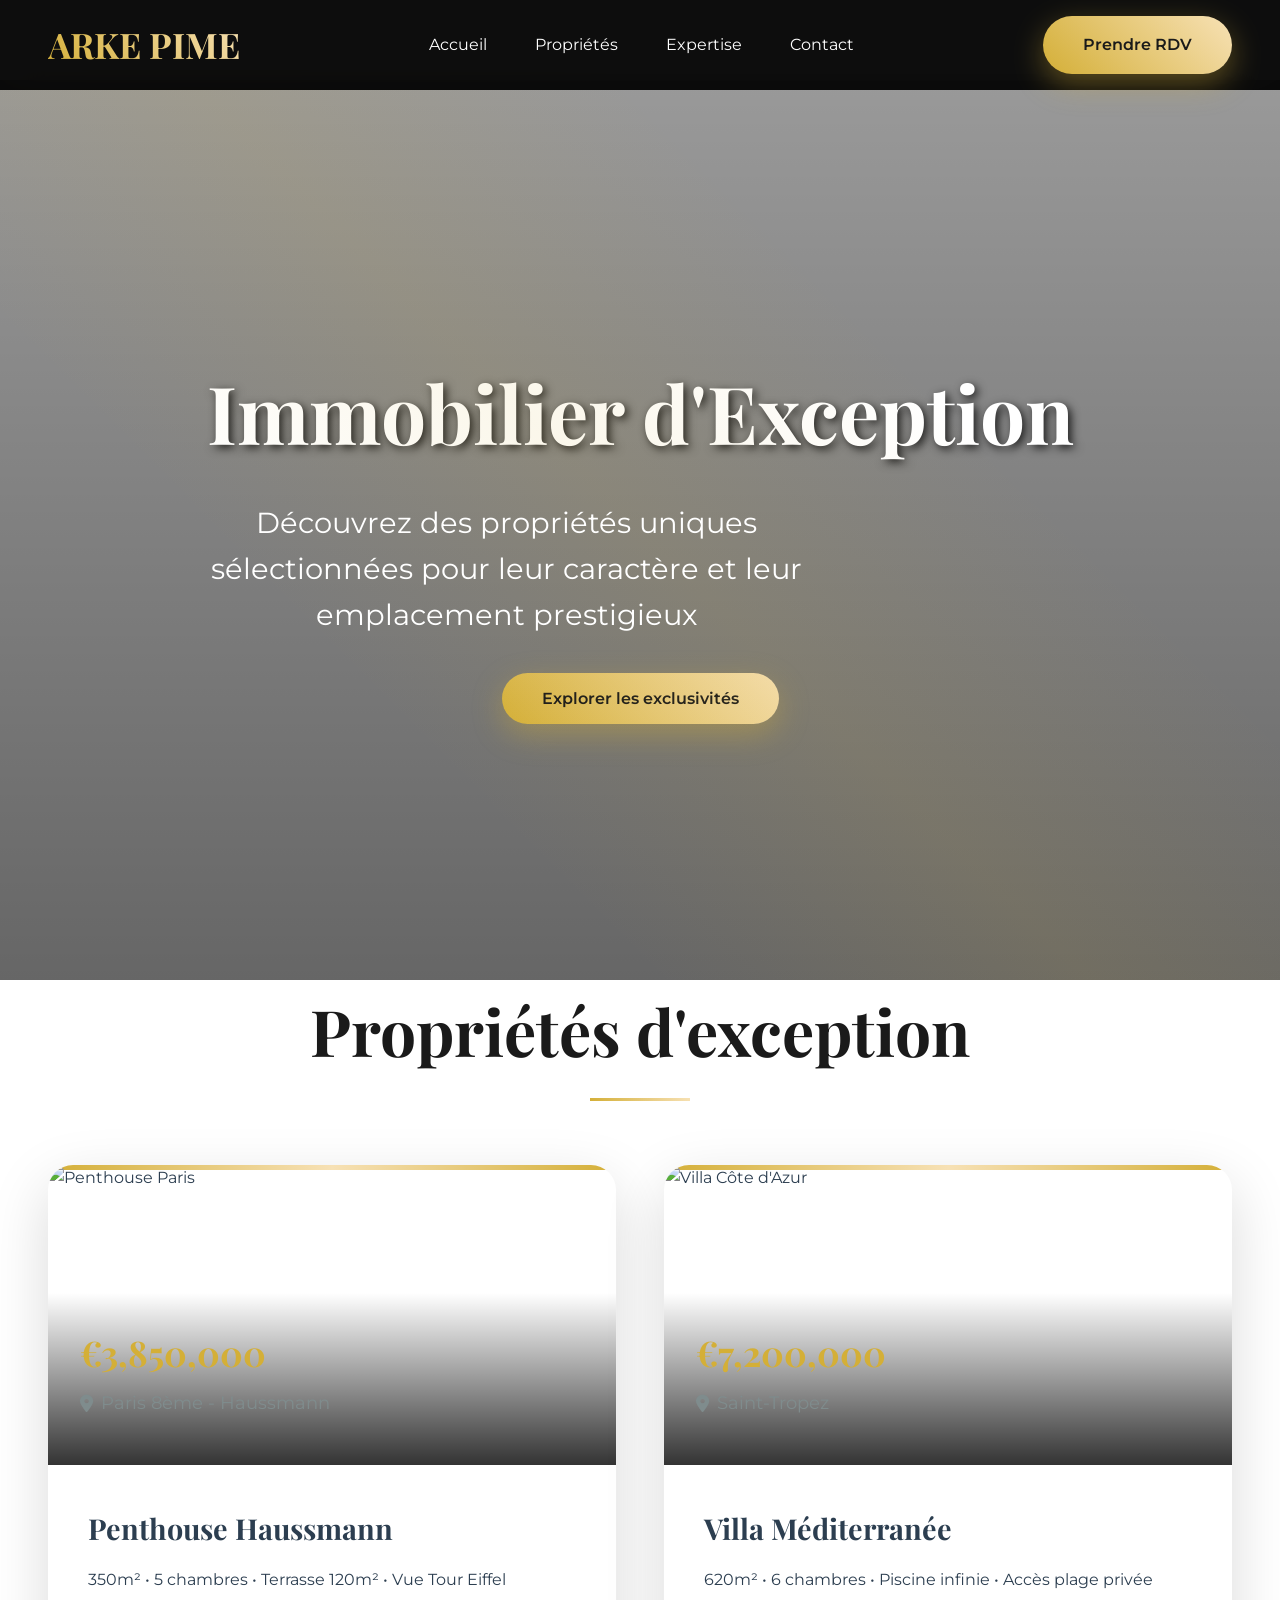
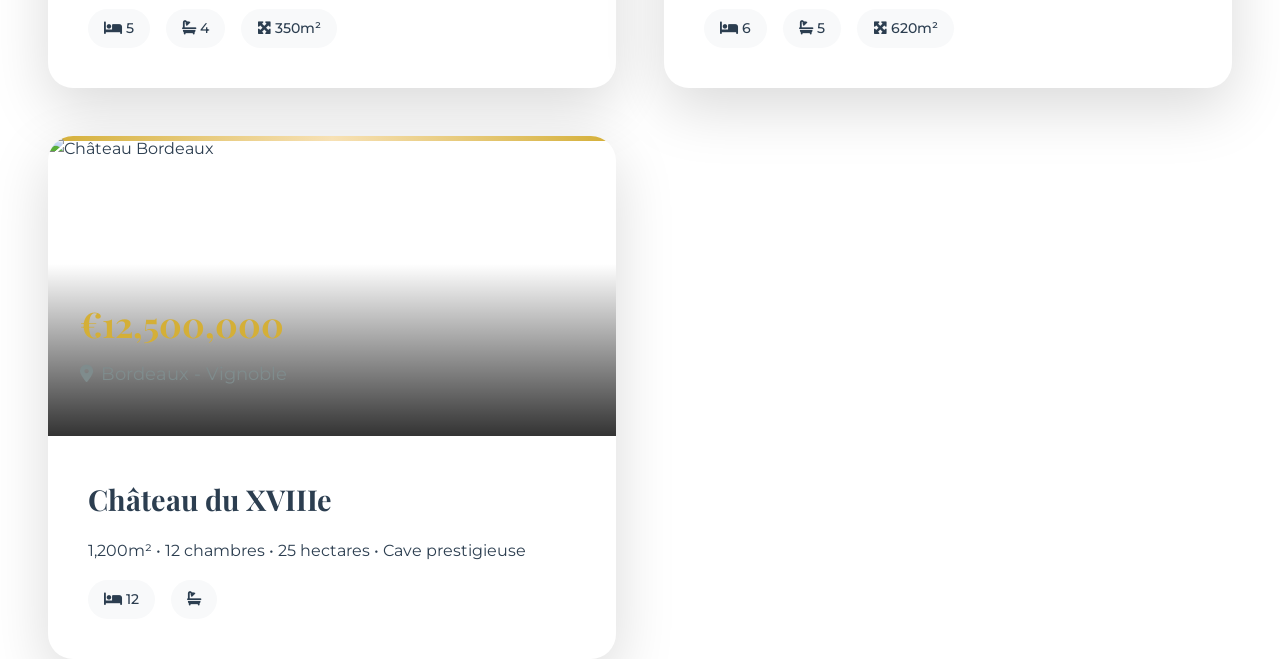
==== index.html @ ac7124ca "Create index.html" ====
<!DOCTYPE html>
<html lang="en">
<head>
    <meta charset="UTF-8">
    <meta name="viewport" content="width=device-width, initial-scale=1.0">
    <title>ARKE PIME - Immobilier d'Exception</title>
    <link href="https://cdnjs.cloudflare.com/ajax/libs/font-awesome/6.4.0/css/all.min.css" rel="stylesheet">
    <link href="https://fonts.googleapis.com/css2?family=Playfair+Display:wght@400;700&family=Montserrat:wght@300;400;600&display=swap" rel="stylesheet">
    <style>
        * {
            margin: 0;
            padding: 0;
            box-sizing: border-box;
        }

        body {
            font-family: 'Montserrat', sans-serif;
            line-height: 1.6;
            color: #2c3e50;
            overflow-x: hidden;
        }

        /* Luxury Header */
        header {
            background: rgba(0,0,0,0.95);
            backdrop-filter: blur(20px);
            color: white;
            padding: 1rem 0;
            position: fixed;
            width: 100%;
            top: 0;
            z-index: 1000;
            transition: all 0.3s ease;
        }

        nav {
            max-width: 1400px;
            margin: 0 auto;
            display: flex;
            justify-content: space-between;
            align-items: center;
            padding: 0 3rem;
        } 

        .logo {
            font-family: 'Playfair Display', serif;
            font-size: 2.2rem;
            font-weight: 700;
            background: linear-gradient(45deg, #d4af37, #f7e1b5);
            -webkit-background-clip: text;
            -webkit-text-fill-color: transparent;
            background-clip: text;
        }

        .nav-links {
            display: flex;
            list-style: none;
            gap: 3rem;
        }

        .nav-links a {
            color: white;
            text-decoration: none;
            font-weight: 400;
            position: relative;
            transition: all 0.3s ease;
        }

        .nav-links a::after {
            content: '';
            position: absolute;
            width: 0;
            height: 2px;
            bottom: -5px;
            left: 0;
            background: linear-gradient(45deg, #d4af37, #f7e1b5);
            transition: width 0.3s ease;
        }

        .nav-links a:hover::after {
            width: 100%;
        }

        .cta-btn {
            background: linear-gradient(45deg, #d4af37, #f7e1b5);
            color: #1a1a1a;
            padding: 1rem 2.5rem;
            border-radius: 50px;
            text-decoration: none;
            font-weight: 600;
            font-size: 1rem;
            transition: all 0.3s ease;
            box-shadow: 0 10px 30px rgba(212, 175, 55, 0.4);
        }

        .cta-btn:hover {
            transform: translateY(-3px);
            box-shadow: 0 20px 40px rgba(212, 175, 55, 0.6);
        }

        /* Hero Section */
        .hero {
            height: 100vh;
            background: linear-gradient(rgba(0,0,0,0.4), rgba(0,0,0,0.6)), 
                        url('https://images.unsplash.com/photo-1564013799919-ab600027ffc6?ixlib=rb-4.0.3&auto=format&fit=crop&w=2070&q=80');
            background-size: cover;
            background-position: center;
            display: flex;
            align-items: center;
            justify-content: center;
            text-align: center;
            color: white;
            margin-top: 80px;
            position: relative;
        }

        .hero::before {
            content: '';
            position: absolute;
            top: 0;
            left: 0;
            right: 0;
            bottom: 0;
            background: linear-gradient(45deg, transparent 30%, rgba(212,175,55,0.1) 50%, transparent 70%);
            animation: shimmer 6s infinite;
        }

        @keyframes shimmer {
            0% { transform: translateX(-100%); }
            100% { transform: translateX(100%); }
        }

        .hero-content h1 {
            font-family: 'Playfair Display', serif;
            font-size: 5rem;
            margin-bottom: 1.5rem;
            text-shadow: 3px 3px 10px rgba(0,0,0,0.8);
            animation: fadeInUp 1s ease;
        }

        .hero-content p {
            font-size: 1.8rem;
            margin-bottom: 3rem;
            max-width: 600px;
            animation: fadeInUp 1s ease 0.2s both;
        }

        @keyframes fadeInUp {
            from {
                opacity: 0;
                transform: translateY(50px);
            }
            to {
                opacity: 1;
                transform: translateY(0);
            }
        }

        /* Container */
        .container {
            max-width: 1400px;
            margin: 0 auto;
            padding: 0 3rem;
        }

        section {
            padding: 8rem 0;
        }

        h2 {
            font-family: 'Playfair Display', serif;
            font-size: 4rem;
            text-align: center;
            margin-bottom: 4rem;
            color: #1a1a1a;
            position: relative;
        }

        h2::after {
            content: '';
            display: block;
            width: 100px;
            height: 3px;
            background: linear-gradient(45deg, #d4af37, #f7e1b5);
            margin: 1rem auto;
        }

        /* Luxury Properties */
        .properties-grid {
            display: grid;
            grid-template-columns: repeat(auto-fit, minmax(400px, 1fr));
            gap: 3rem;
            margin-top: 4rem;
        }

        .property-card {
            background: white;
            border-radius: 25px;
            overflow: hidden;
            box-shadow: 0 20px 60px rgba(0,0,0,0.15);
            transition: all 0.5s cubic-bezier(0.25, 0.46, 0.45, 0.94);
            position: relative;
        }

        .property-card::before {
            content: '';
            position: absolute;
            top: 0;
            left: 0;
            right: 0;
            height: 5px;
            background: linear-gradient(90deg, #d4af37, #f7e1b5, #d4af37);
        }

        .property-card:hover {
            transform: translateY(-20px) scale(1.02);
            box-shadow: 0 40px 100px rgba(0,0,0,0.25);
        }

        .property-image {
            height: 300px;
            position: relative;
            overflow: hidden;
        }

        .property-image img {
            width: 100%;
            height: 100%;
            object-fit: cover;
            transition: transform 0.5s ease;
        }

        .property-card:hover .property-image img {
            transform: scale(1.1);
        }

        .property-overlay {
            position: absolute;
            bottom: 0;
            left: 0;
            right: 0;
            background: linear-gradient(transparent, rgba(0,0,0,0.8));
            color: white;
            padding: 2rem;
        }

        .property-info {
            padding: 2.5rem;
        }

        .property-price {
            font-family: 'Playfair Display', serif;
            font-size: 2.2rem;
            font-weight: 700;
            color: #d4af37;
            margin-bottom: 0.5rem;
        }

        .property-location {
            color: #7f8c8d;
            font-size: 1.1rem;
            margin-bottom: 1rem;
            display: flex;
            align-items: center;
            gap: 0.5rem;
        }

        .property-features {
            display: flex;
            gap: 1rem;
            margin-top: 1rem;
            flex-wrap: wrap;
        }

        .feature {
            background: #f8f9fa;
            padding: 0.5rem 1rem;
            border-radius: 20px;
            font-size: 0.9rem;
            font-weight: 500;
        }

        /* Stats */
        .stats {
            background: linear-gradient(135deg, #f8f9fa 0%, #e9ecef 100%);
            text-align: center;
            position: relative;
            overflow: hidden;
        }

        .stats::before {
            content: '';
            position: absolute;
            top: -50%;
            right: -50%;
            width: 100%;
            height: 100%;
            background: radial-gradient(circle, rgba(212,175,55,0.05) 0%, transparent 70%);
            animation: float 20s infinite linear;
        }

        @keyframes float {
            0% { transform: rotate(0deg); }
            100% { transform: rotate(360deg); }
        }

        .stats-grid {
            display: grid;
            grid-template-columns: repeat(auto-fit, minmax(250px, 1fr));
            gap: 3rem;
            margin-top: 4rem;
            position: relative;
            z-index: 2;
        }

        .stat {
            padding: 3rem 2rem;
            background: white;
            border-radius: 25px;
            box-shadow: 0 15px 40px rgba(0,0,0,0.1);
        }

        .stat-number {
            font-family: 'Playfair Display', serif;
            font-size: 4rem;
            font-weight: 700;
            background: linear-gradient(45deg, #d4af37, #f7e1b5);
            -webkit-background-clip: text;
            -webkit-text-fill-color: transparent;
            background-clip: text;
            margin-bottom: 1rem;
        }

        /* Contact */
        .contact {
            background: linear-gradient(135deg, #1a1a1a 0%, #2c3e50 100%);
            color: white;
            text-align: center;
            position: relative;
        }

        .contact::before {
            content: '';
            position: absolute;
            top: 0;
            left: 0;
            right: 0;
            height: 1px;
            background: linear-gradient(90deg, transparent, #d4af37, transparent);
        }

        .contact-form {
            max-width: 700px;
            margin: 4rem auto 0;
            display: grid;
            gap: 1.5rem;
        }

        .contact-form input,
        .contact-form textarea {
            padding: 1.5rem 2rem;
            border: 2px solid rgba(255,255,255,0.1);
            border-radius: 15px;
            font-size: 1rem;
            background: rgba(255,255,255,0.05);
            color: white;
            backdrop-filter: blur(10px);
            transition: all 0.3s ease;
        }

        .contact-form input::placeholder,
        .contact-form textarea::placeholder {
            color: rgba(255,255,255,0.7);
        }

        .contact-form input:focus,
        .contact-form textarea:focus {
            outline: none;
            border-color: #d4af37;
            box-shadow: 0 0 20px rgba(212,175,55,0.3);
        }

        .contact-form button {
            background: linear-gradient(45deg, #d4af37, #f7e1b5);
            color: #1a1a1a;
            padding: 1.5rem 3rem;
            border: none;
            border-radius: 15px;
            font-size: 1.2rem;
            font-weight: 600;
            cursor: pointer;
            transition: all 0.3s ease;
            font-family: 'Montserrat', sans-serif;
        }

        .contact-form button:hover {
            transform: translateY(-3px);
            box-shadow: 0 20px 40px rgba(212,175,55,0.4);
        }

        /* Footer */
        footer {
            background: #0f0f0f;
            color: #b8b8b8;
            text-align: center;
            padding: 3rem 0;
            font-size: 0.9rem;
        }

        /* Responsive */
        @media (max-width: 768px) {
            .nav-links {
                display: none;
            }

            .hero-content h1 {
                font-size: 3rem;
            }

            .hero-content p {
                font-size: 1.3rem;
            }

            h2 {
                font-size: 2.5rem;
            }

            .properties-grid {
                grid-template-columns: 1fr;
                gap: 2rem;
            }
        }
    </style>
</head>
<body>
    <!-- Header -->
    <header>
        <nav>
            <div class="logo">ARKE PIME</div>
            <ul class="nav-links">
                <li><a href="index.html">Accueil</a></li>
                <li><a href="#properties">Propriétés</a></li>
                <li><a href="#about">Expertise</a></li>
                <li><a href="contact.html">Contact</a></li>
            </ul>
            <a href="contact.html#form" class="cta-btn">Prendre RDV</a>
        </nav>
    </header>

    <!-- Hero Section -->
    <section id="home" class="hero">
        <div class="hero-content">
            <h1>Immobilier d'Exception</h1>
            <p>Découvrez des propriétés uniques sélectionnées pour leur caractère et leur emplacement prestigieux</p>
            <a href="#properties" class="cta-btn">Explorer les exclusivités</a>
        </div>
    </section>

    <!-- Properties Section -->
    <section id="properties" class="container">
        <h2>Propriétés d'exception</h2>
        <div class="properties-grid">
            <div class="property-card">
                <div class="property-image">
                    <img src="https://images.unsplash.com/photo-1600585154340-be6161a56a0c?ixlib=rb-4.0.3&auto=format&fit=crop&w=2070&q=80" alt="Penthouse Paris">
                    <div class="property-overlay">
                        <div class="property-price">€3,850,000</div>
                        <div class="property-location"><i class="fas fa-map-marker-alt"></i> Paris 8ème - Haussmann</div>
                    </div>
                </div>
                <div class="property-info">
                    <h3 style="font-family: 'Playfair Display', serif; font-size: 1.8rem; margin-bottom: 1rem;">Penthouse Haussmann</h3>
                    <p>350m² • 5 chambres • Terrasse 120m² • Vue Tour Eiffel</p>
                    <div class="property-features">
                        <span class="feature"><i class="fas fa-bed"></i> 5</span>
                        <span class="feature"><i class="fas fa-bath"></i> 4</span>
                        <span class="feature"><i class="fas fa-expand-arrows-alt"></i> 350m²</span>
                    </div>
                </div>
            </div>

            <div class="property-card">
                <div class="property-image">
                    <img src="https://images.unsplash.com/photo-1570129477492-45c003edd2be?ixlib=rb-4.0.3&auto=format&fit=crop&w=2074&q=80" alt="Villa Côte d'Azur">
                    <div class="property-overlay">
                        <div class="property-price">€7,200,000</div>
                        <div class="property-location"><i class="fas fa-map-marker-alt"></i> Saint-Tropez</div>
                    </div>
                </div>
                <div class="property-info">
                    <h3 style="font-family: 'Playfair Display', serif; font-size: 1.8rem; margin-bottom: 1rem;">Villa Méditerranée</h3>
                    <p>620m² • 6 chambres • Piscine infinie • Accès plage privée</p>
                    <div class="property-features">
                        <span class="feature"><i class="fas fa-bed"></i> 6</span>
                        <span class="feature"><i class="fas fa-bath"></i> 5</span>
                        <span class="feature"><i class="fas fa-expand-arrows-alt"></i> 620m²</span>
                    </div>
                </div>
            </div>

            <div class="property-card">
                <div class="property-image">
                    <img src="https://images.unsplash.com/photo-1600585152226-8bcdb64da68f?ixlib=rb-4.0.3&auto=format&fit=crop&w=2070&q=80" alt="Château Bordeaux">
                    <div class="property-overlay">
                        <div class="property-price">€12,500,000</div>
                        <div class="property-location"><i class="fas fa-map-marker-alt"></i> Bordeaux - Vignoble</div>
                    </div>
                </div>
                <div class="property-info">
                    <h3 style="font-family: 'Playfair Display', serif; font-size: 1.8rem; margin-bottom: 1rem;">Château du XVIIIe</h3>
                    <p>1,200m² • 12 chambres • 25 hectares • Cave prestigieuse</p>
                    <div class="property-features">
                        <span class="feature"><i class="fas fa-bed"></i> 12</span>
                        <span class="feature"><i class="fas fa-bath"></i>
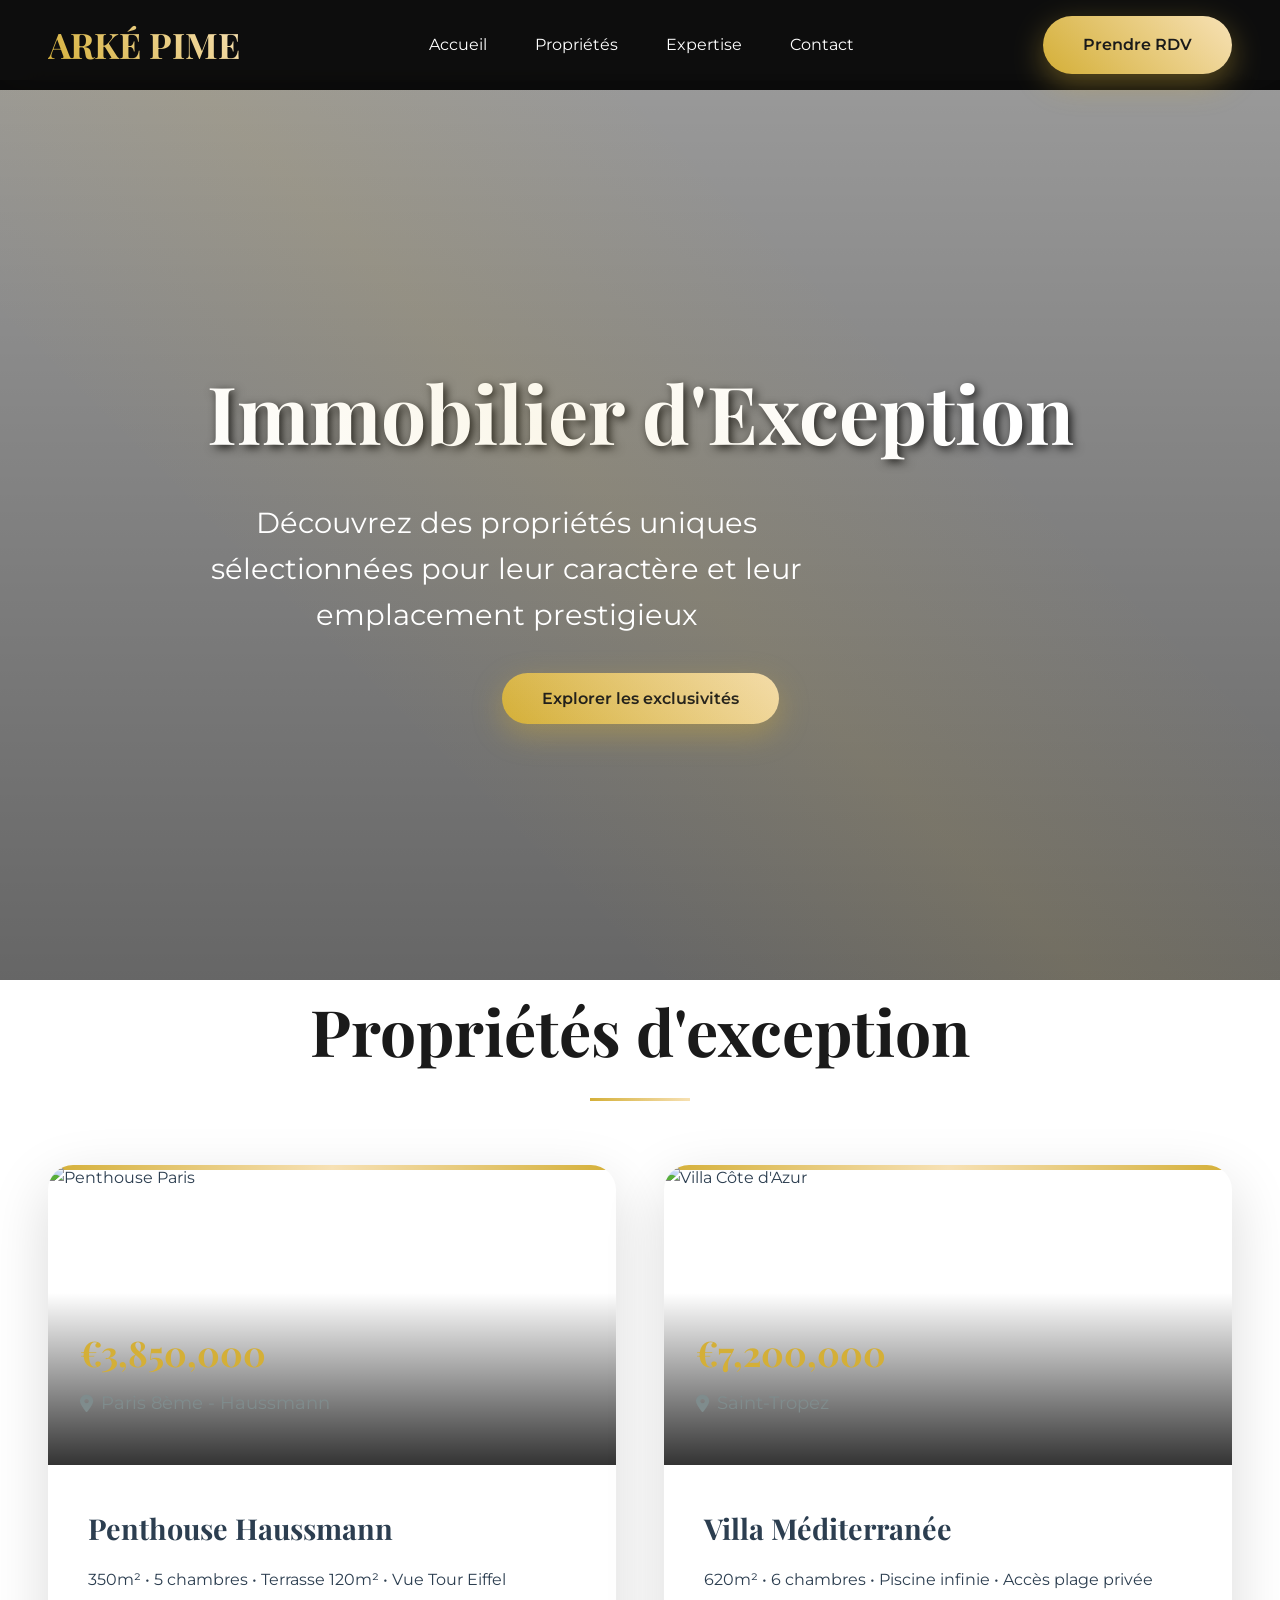
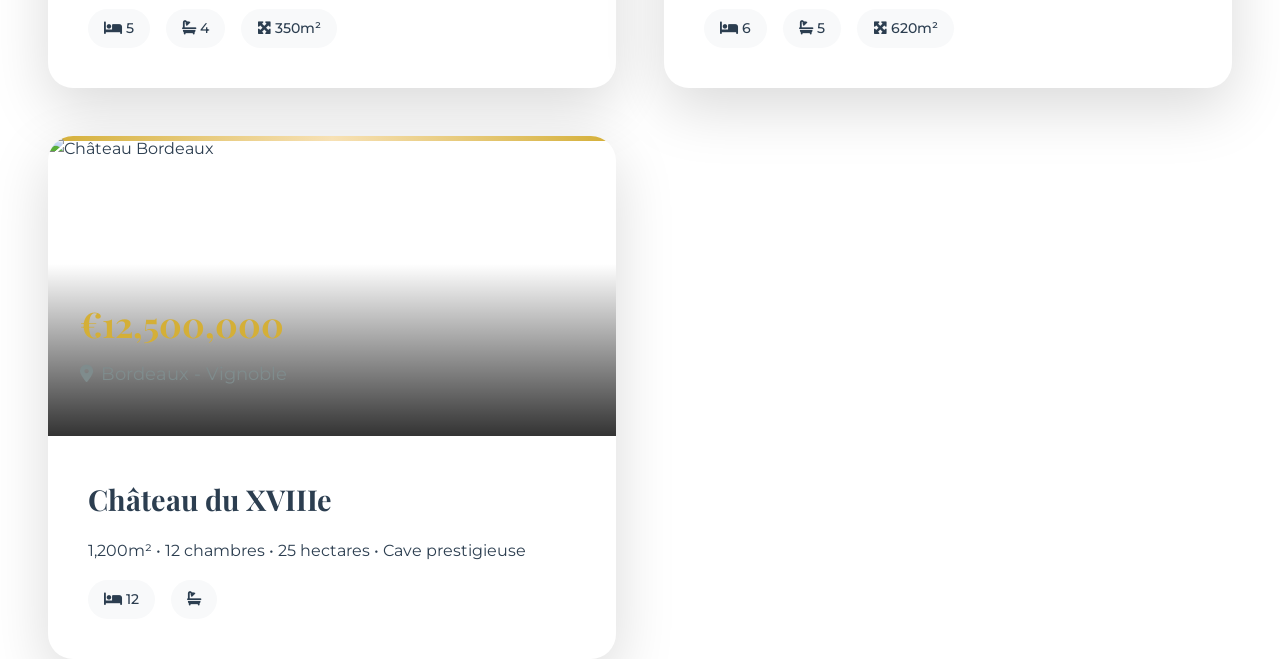
==== commit dc440cde: "Update index.html" ====
--- a/index.html
+++ b/index.html
@@ -436,7 +436,7 @@
     <!-- Header -->
     <header>
         <nav>
-            <div class="logo">ARKE PIME</div>
+            <div class="logo">ARKÉ PIME</div>
             <ul class="nav-links">
                 <li><a href="index.html">Accueil</a></li>
                 <li><a href="#properties">Propriétés</a></li>
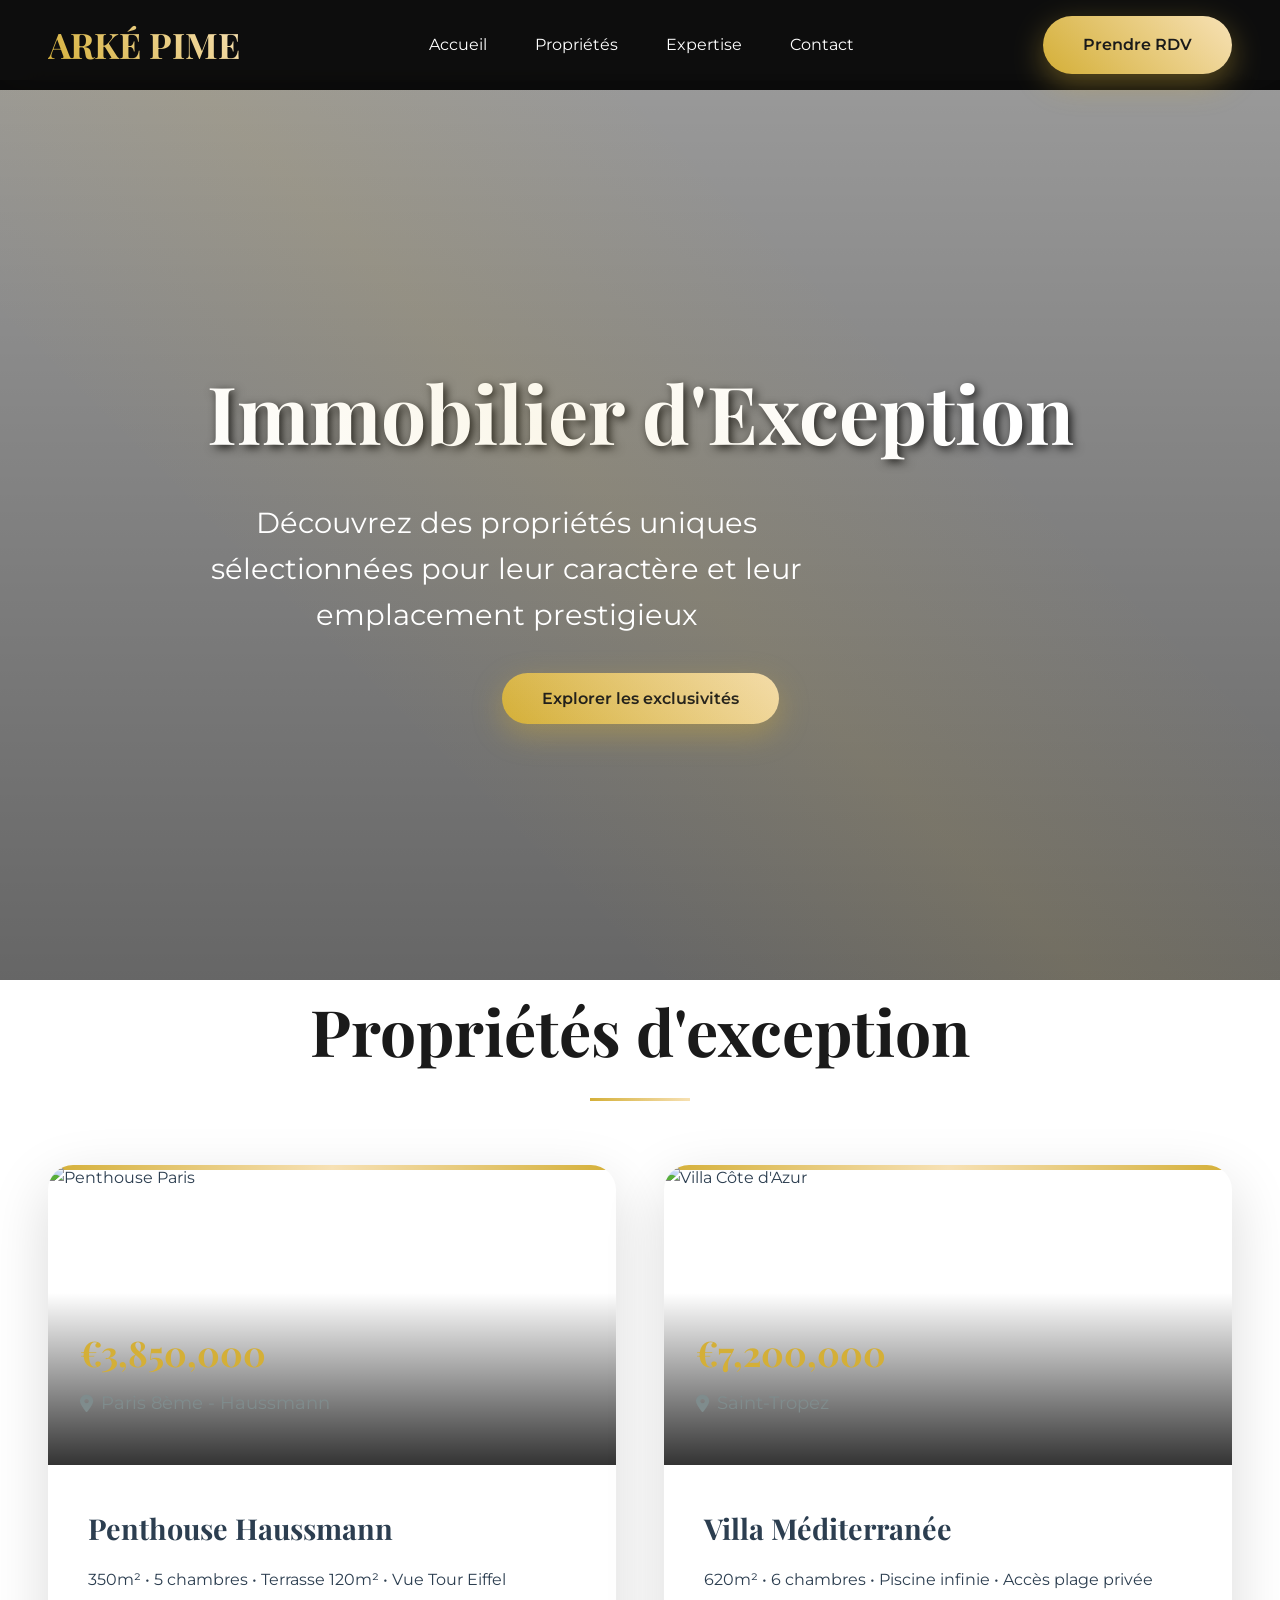
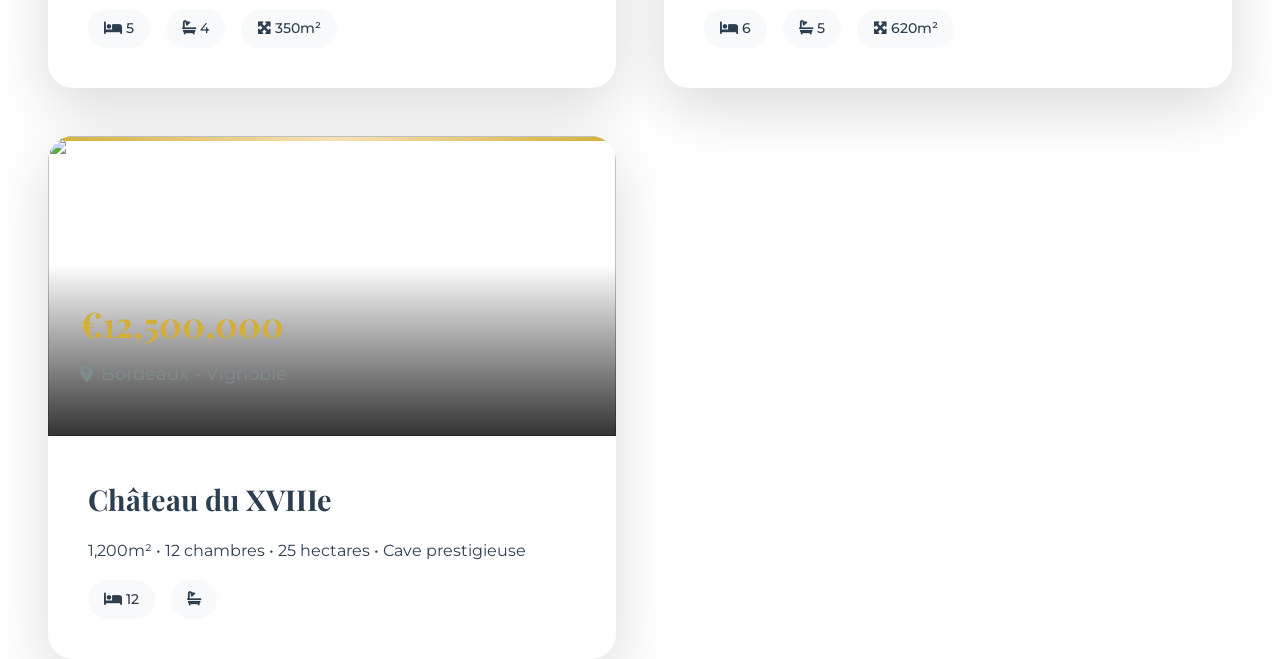
==== commit 7d44eee0: "Update index.html" ====
--- a/index.html
+++ b/index.html
@@ -500,7 +500,7 @@
 
             <div class="property-card">
                 <div class="property-image">
-                    <img src="https://images.unsplash.com/photo-1600585152226-8bcdb64da68f?ixlib=rb-4.0.3&auto=format&fit=crop&w=2070&q=80" alt="Château Bordeaux">
+                    <img src="https://www.effima-immobilier.com/office20/effimaimmo_091222/catalog/images/home.jpg">
                     <div class="property-overlay">
                         <div class="property-price">€12,500,000</div>
                         <div class="property-location"><i class="fas fa-map-marker-alt"></i> Bordeaux - Vignoble</div>
